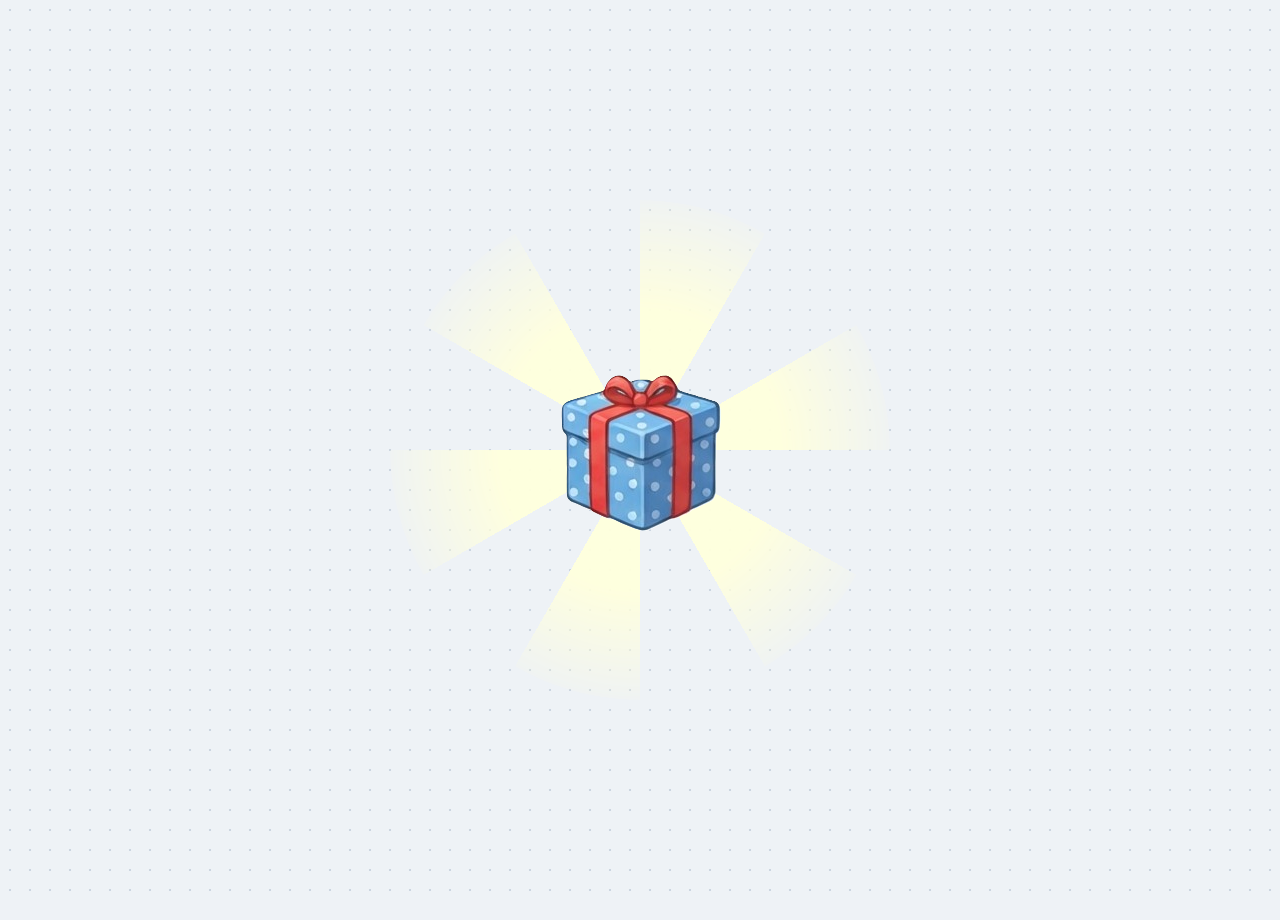
==== prize.html @ 68f8cc17 "Init" ====
<!DOCTYPE html>
<header>
    <link rel="stylesheet" href="styles.css">
    <script src="./static/prize.js" type="module"></script> 
</header>
<body>
    <div class="canvas-container">
        <canvas id="canvas"></canvas>
    </div>
</body>
---- styles.css ----
@import url('https://fonts.googleapis.com/css2?family=Inter:wght@400;500;600;700&family=JetBrains+Mono:wght@400;600&display=swap');

:root {
    --bg-page: #eef2f6;
    --card-bg: #ffffff;
    --text-main: #0f172a;
    --text-muted: #64748b;
    --border-subtle: #cbd5e1;
    --accent: #2563eb;
    --accent-hover: #1d4ed8;
    --space-bg: #070b14;
}

* {
    box-sizing: border-box;
    margin: 0;
    padding: 0;
}

html, body {
    margin: 0;
    padding: 0;
    overflow: hidden;
    width: 100%;
    height: 100%;
}

body {
    background-color: var(--bg-page);
    background-image: radial-gradient(#cbd5e1 1px, transparent 1px);
    background-size: 20px 20px;
    font-family: 'Inter', -apple-system, BlinkMacSystemFont, sans-serif;
    color: var(--text-main);
    display: flex;
    align-items: center;
    justify-content: center;
    min-height: 100vh;
    padding: 20px;
}

/* Main Card Container */
.card {
    background-color: var(--card-bg);
    width: 100%;
    max-width: 440px;
    padding: 36px 32px;
    border-radius: 16px;
    border: 1px solid rgba(203, 213, 225, 0.8);
    box-shadow: 
        0 20px 25px -5px rgba(15, 23, 42, 0.08),
        0 8px 10px -6px rgba(15, 23, 42, 0.04);
    display: flex;
    flex-direction: column;
    gap: 20px;
    user-select: none;
}

.card h1 {
    font-size: 1.5rem;
    font-weight: 700;
    letter-spacing: -0.025em;
    color: var(--text-main);
    text-align: center;
    margin-bottom: 4px;
}

/* Form Row Layouts (targeting your existing <span> wrappers) */
.card > span,
.dob-span {
    display: flex;
    flex-wrap: wrap;
    align-items: center;
    gap: 10px;
    width: 100%;
}

.card label {
    width: 100%;
    font-size: 0.75rem;
    font-weight: 600;
    text-transform: uppercase;
    letter-spacing: 0.05em;
    color: var(--text-muted);
}

/* Dropdowns & Date Trigger Button */
.card select,
.dob-button {
    height: 40px;
    padding: 0 12px;
    font-family: inherit;
    font-size: 0.9rem;
    color: var(--text-main);
    background-color: #f8fafc;
    border: 1px solid var(--border-subtle);
    border-radius: 8px;
    transition: all 0.15s ease;
    cursor: pointer;
}

/* Split First & Last Name cleanly side-by-side */
.card select {
    flex: 1;
    min-width: 140px;
}

.dob-button {
    width: 100%;
    text-align: left;
    font-family: 'JetBrains Mono', monospace;
    font-size: 0.85rem;
    display: flex;
    align-items: center;
    justify-content: space-between;
    user-select: none;
}

/* Subtle calendar/orbit hint icon on the button */
.dob-button::after {
    content: "\1F4C5";
    font-size: 1rem;
    opacity: 0.75;
}

.card select:hover,
.dob-button:hover {
    border-color: #94a3b8;
    background-color: #ffffff;
}

.card select:focus,
.dob-button:focus {
    outline: none;
    border-color: var(--accent);
    background-color: #ffffff;
    box-shadow: 0 0 0 3px rgba(37, 99, 235, 0.15);
}

/* Orbital Date Picker Container */
.dob-container {
    visibility: hidden; /* Preserved for your JS toggle */
    width: 100%;
    display: flex;
    justify-content: center;
    background: radial-gradient(circle at center, #131c31 0%, var(--space-bg) 100%);
    border-radius: 12px;
    padding: 12px;
    border: 1px solid #1e293b;
    box-shadow: inset 0 2px 12px rgba(0, 0, 0, 0.6);
    position: relative;
    overflow: hidden;
}

/* Subtle "Instruction" watermark inside the cosmos */
.dob-container::before {
    content: "ORBIT EARTH TO SET DATE";
    position: absolute;
    bottom: 8px;
    right: 12px;
    font-family: 'JetBrains Mono', monospace;
    font-size: 0.6rem;
    letter-spacing: 0.08em;
    color: rgba(148, 163, 184, 0.45);
    pointer-events: none;
}

.slider-container {
    display: inline-flex;
    line-height: 0;
}

.slider-container svg {
    display: block;
    overflow: visible;
}

/* Orbital Path & Celestial Bodies */
.track-background {
    fill: none;
    stroke: rgba(148, 163, 184, 0.35);
    stroke-width: 1.25px;
    stroke-dasharray: 3 3; /* Turns the track into a proper astronomical trajectory */
}

#img_sun {
    filter: url(#grain-filter) drop-shadow(0 0 14px rgba(251, 146, 60, 0.65));
}

#thumb {
    cursor: grab;
    transition: filter 0.15s ease;
}

#thumb:hover {
    filter: drop-shadow(0 0 6px rgba(96, 165, 250, 0.9));
}

#thumb:active {
    cursor: grabbing;
}

/* Submit Button */
.card > button:last-of-type {
    margin-top: 4px;
    height: 44px;
    width: 100%;
    background-color: var(--accent);
    color: #ffffff;
    font-family: inherit;
    font-size: 0.95rem;
    font-weight: 600;
    text-transform: capitalize;
    border: none;
    border-radius: 8px;
    cursor: pointer;
    transition: background-color 0.15s ease, transform 0.1s ease;
}

.card > button:last-of-type:hover {
    background-color: var(--accent-hover);
}

.card > button:last-of-type:active {
    transform: scale(0.99);
}

.sr-only {
    position: absolute;
    width: 1px;
    height: 1px;
    padding: 0;
    margin: -1px;
    overflow: hidden;
    clip: rect(0, 0, 0, 0);
    white-space: nowrap;
    border: 0;
}

.dob-input {
    width: 100%;
    height: 40px;
    padding: 0 12px;
    font-family: 'JetBrains Mono', monospace;
    font-size: 0.85rem;
    color: var(--text-main);
    background-color: #f8fafc;
    border: 1px solid var(--border-subtle);
    border-radius: 8px;
    cursor: pointer; /* Tells the user to click/interact to trigger the slider */
    caret-color: transparent; /* Hides the typing cursor since they can't type */
    transition: all 0.15s ease;
}

.dob-input:hover {
    border-color: #94a3b8;
    background-color: #ffffff;
}

.dob-input:focus {
    outline: none;
    border-color: var(--accent);
    background-color: #ffffff;
    box-shadow: 0 0 0 3px rgba(37, 99, 235, 0.15);
}

/* Optional: Add a calendar/planet icon inside or right-aligned */
.dob-input::placeholder {
    color: #94a3b8;
}

/* MODAL */

/* Modal Backdrop Overlay */
.modal-overlay {
    position: fixed;
    top: 0;
    left: 0;
    width: 100vw;
    height: 100vh;
    background-color: rgba(15, 23, 42, 0.6);
    backdrop-filter: blur(4px);
    display: flex;
    align-items: center;
    justify-content: center;
    z-index: 1000;
    opacity: 0;
    pointer-events: none;
    transition: opacity 0.2s ease;
}

/* Active state for when you show your modal via JS */
.modal-overlay.active {
    opacity: 1;
    pointer-events: auto;
}

/* Modal Content Box */
.modal-content {
    background-color: #ffffff;
    width: 100%;
    max-width: 380px;
    padding: 32px 28px 28px 28px;
    border-radius: 16px;
    border: 1px solid rgba(203, 213, 225, 0.8);
    box-shadow: 
        0 20px 25px -5px rgba(15, 23, 42, 0.1),
        0 8px 10px -6px rgba(15, 23, 42, 0.04);
    display: flex;
    flex-direction: column;
    gap: 16px;
    position: relative;
    transform: translateY(10px);
    transition: transform 0.2s ease;
}

.modal-overlay.active .modal-content {
    transform: translateY(0);
}

/* Close "X" Button */
.close-button {
    position: absolute;
    top: 14px;
    right: 18px;
    font-size: 1.4rem;
    font-weight: 400;
    color: #94a3b8;
    cursor: pointer;
    line-height: 1;
    transition: color 0.15s ease;
}

.close-button:hover {
    color: var(--text-main);
}

/* Typography */
.modal-content h2 {
    font-size: 1.25rem;
    font-weight: 700;
    letter-spacing: -0.025em;
    color: var(--text-main);
}

.modal-content p {
    font-size: 0.9rem;
    color: #475569;
    line-height: 1.4;
}

/* Highlighting the math joke inside code formatting style */
.modal-content p code, 
.modal-content p strong {
    font-family: 'JetBrains Mono', monospace;
    font-size: 0.85rem;
    background-color: #f1f5f9;
    padding: 2px 6px;
    border-radius: 4px;
    color: #0f172a;
}

/* Input Field styling to match your login card */
.modal-content input {
    height: 40px;
    padding: 0 12px;
    font-family: 'JetBrains Mono', monospace;
    font-size: 0.9rem;
    color: var(--text-main);
    background-color: #f8fafc;
    border: 1px solid var(--border-subtle);
    border-radius: 8px;
    transition: all 0.15s ease;
}

.modal-content input:hover {
    border-color: #94a3b8;
    background-color: #ffffff;
}

.modal-content input:focus {
    outline: none;
    border-color: var(--accent);
    background-color: #ffffff;
    box-shadow: 0 0 0 3px rgba(37, 99, 235, 0.15);
}

/* Action / Submit Button */
.action-button {
    height: 40px;
    width: 100%;
    background-color: var(--accent);
    color: #ffffff;
    font-family: inherit;
    font-size: 0.9rem;
    font-weight: 600;
    border: none;
    border-radius: 8px;
    cursor: pointer;
    transition: background-color 0.15s ease, transform 0.1s ease;
    margin-top: 4px;
}

.action-button:hover {
    background-color: var(--accent-hover);
}

.action-button:active {
    transform: scale(0.99);
}

.modal-content input.error {
    border-color: #ef4444;
    background-color: #fef2f2;
    box-shadow: 0 0 0 3px rgba(239, 68, 68, 0.15);
}

/* PRIZE */

.present-image {
    user-select: none;
    -webkit-user-drag: none;
}

.present-image:active {
    animation: shake 0.2s ease-in-out;
}

@keyframes shake {
  0% { transform: translate(1px, 1px) rotate(0deg); }
  25% { transform: translate(-3px, 0px) rotate(1deg); }
  50% { transform: translate(1px, -1px) rotate(1deg); }
  75% { transform: translate(-3px, 1px) rotate(0deg); }
  100% { transform: translate(1px, -2px) rotate(-1deg); }
}

#canvas {
    position: relative;
    background-image: url("static/present-1.png");
    background-repeat: no-repeat;
    background-position: center;
    overflow: hidden;
    z-index: 2;
}

.canvas-container {
    position: relative;
    width: 100vw;
    height: 100vh;
    overflow: hidden;

    display: grid;
    place-items: center;
}

/* Make sure the canvas and the pseudo-element occupy the exact same grid cell */
#canvas,
.canvas-container::before {
    grid-area: 1 / 1 / -1 / -1;
}

.canvas-container::before {
    content: '';

    width: 500px;
    height: 500px;
    border-radius: 50%;
    
    z-index: 1;
    
    /* Conic gradient for the rays */
    background: conic-gradient(
        from 0deg,
        rgba(255, 255, 220, 0.94) 0deg,
        rgba(255, 255, 220, 0.94) 30deg,
        transparent 30deg,
        transparent 60deg,
        rgba(255, 255, 220, 0.94) 60deg,
        rgba(255, 255, 220, 0.94) 90deg,
        transparent 90deg,
        transparent 120deg,
        rgba(255, 255, 220, 0.94) 120deg,
        rgba(255, 255, 220, 0.94) 150deg,
        transparent 150deg,
        transparent 180deg,
        rgba(255, 255, 220, 0.94) 180deg,
        rgba(255, 255, 220, 0.94) 210deg,
        transparent 210deg,
        transparent 240deg,
        rgba(255, 255, 220, 0.94) 240deg,
        rgba(255, 255, 220, 0.94) 270deg,
        transparent 270deg,
        transparent 300deg,
        rgba(255, 255, 220, 0.94) 300deg,
        rgba(255, 255, 220, 0.94) 330deg,
        transparent 330deg,
        transparent 360deg
    );
    
    mask-image: radial-gradient(circle, black 40%, transparent 75%);
    -webkit-mask-image: radial-gradient(circle, black 40%, transparent 75%);
    
    animation: 
        rotateRays 10s linear infinite,
        scaleRays 1s ease-in-out infinite;
    pointer-events: none;
}

@keyframes rotateRays {
    from {
        rotate: 0deg;
    }
    to {
        rotate: 360deg;
    }
}

@keyframes scaleRays {
    0% {
        scale: 0.7;
    }
    50% {
        scale: 1.2;
    }
    100% {
        scale: 0.7;
    }
}
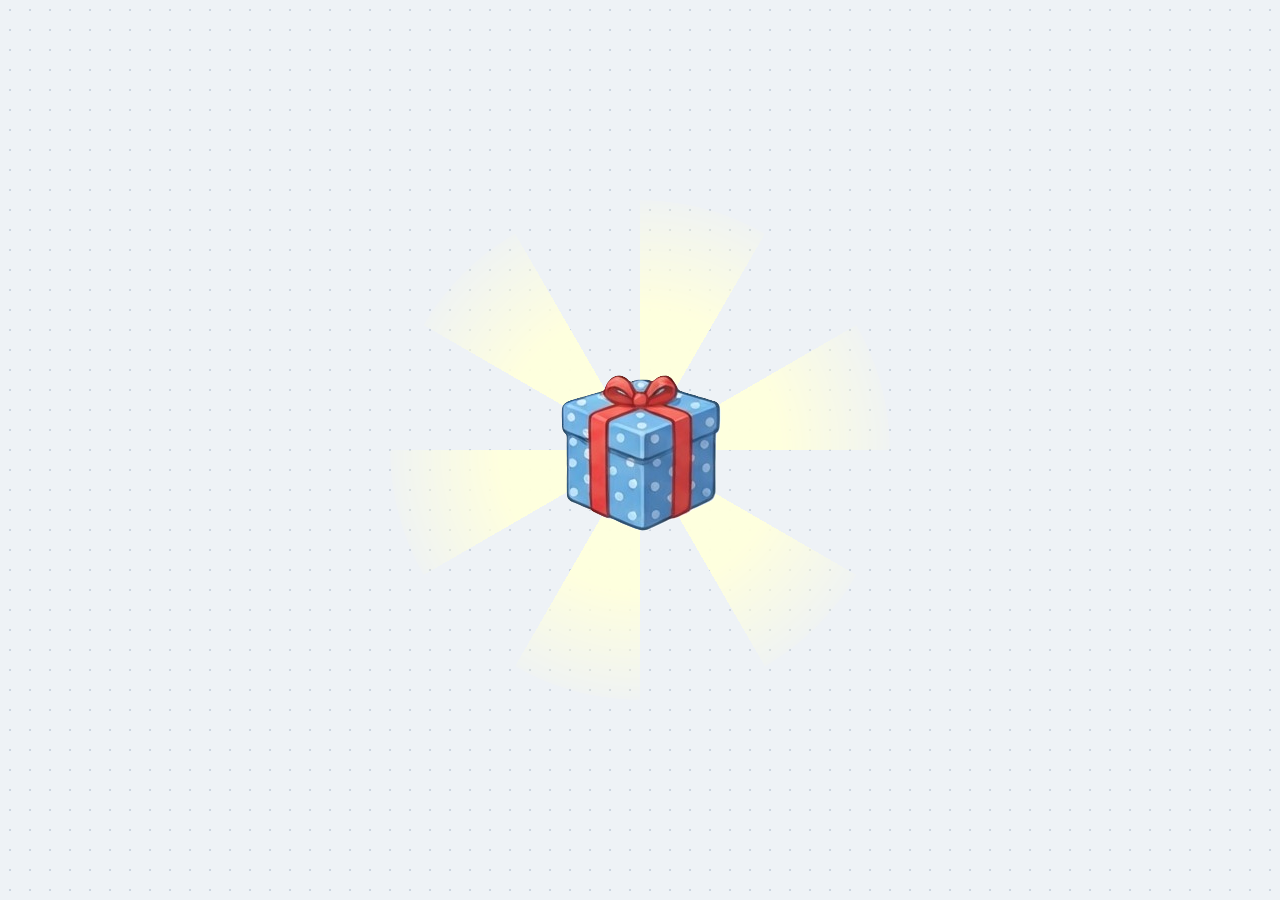
==== commit 78c1aefa: "fix prize centering on mobile" ====
--- a/prize.html
+++ b/prize.html
@@ -1,10 +1,15 @@
 <!DOCTYPE html>
-<header>
+<html lang="en">
+<head>
+    <meta charset="UTF-8">
+    <meta name="viewport" content="width=device-width, initial-scale=1.0">
+    <title>Prize</title>
     <link rel="stylesheet" href="styles.css">
     <script src="./static/prize.js" type="module"></script> 
-</header>
-<body>
+</head>
+<body class="prize-body">
     <div class="canvas-container">
         <canvas id="canvas"></canvas>
     </div>
 </body>
+</html>
--- a/styles.css
+++ b/styles.css
@@ -36,6 +36,11 @@
     justify-content: center;
     min-height: 100vh;
     padding: 20px;
+}
+
+body.prize-body,
+body:has(.canvas-container) {
+    padding: 0;
 }
 
 /* Main Card Container */
@@ -416,15 +421,6 @@
 
 /* PRIZE */
 
-.present-image {
-    user-select: none;
-    -webkit-user-drag: none;
-}
-
-.present-image:active {
-    animation: shake 0.2s ease-in-out;
-}
-
 @keyframes shake {
   0% { transform: translate(1px, 1px) rotate(0deg); }
   25% { transform: translate(-3px, 0px) rotate(1deg); }
@@ -434,7 +430,8 @@
 }
 
 #canvas {
-    position: relative;
+    width: min(400px, 90vw);
+    height: min(400px, 90vw);
     background-image: url("static/present-1.png");
     background-repeat: no-repeat;
     background-position: center;
@@ -442,13 +439,17 @@
     z-index: 2;
 }
 
+#canvas:active {
+    animation: shake 0.2s ease-in-out;
+}
+
 .canvas-container {
     position: relative;
-    width: 100vw;
-    height: 100vh;
+    width: 100%;
+    height: 100%;
     overflow: hidden;
-
     display: grid;
+    place-content: center;
     place-items: center;
 }
 
@@ -461,8 +462,8 @@
 .canvas-container::before {
     content: '';
 
-    width: 500px;
-    height: 500px;
+    width: min(500px, 100vw);
+    height: min(500px, 100vw);
     border-radius: 50%;
     
     z-index: 1;
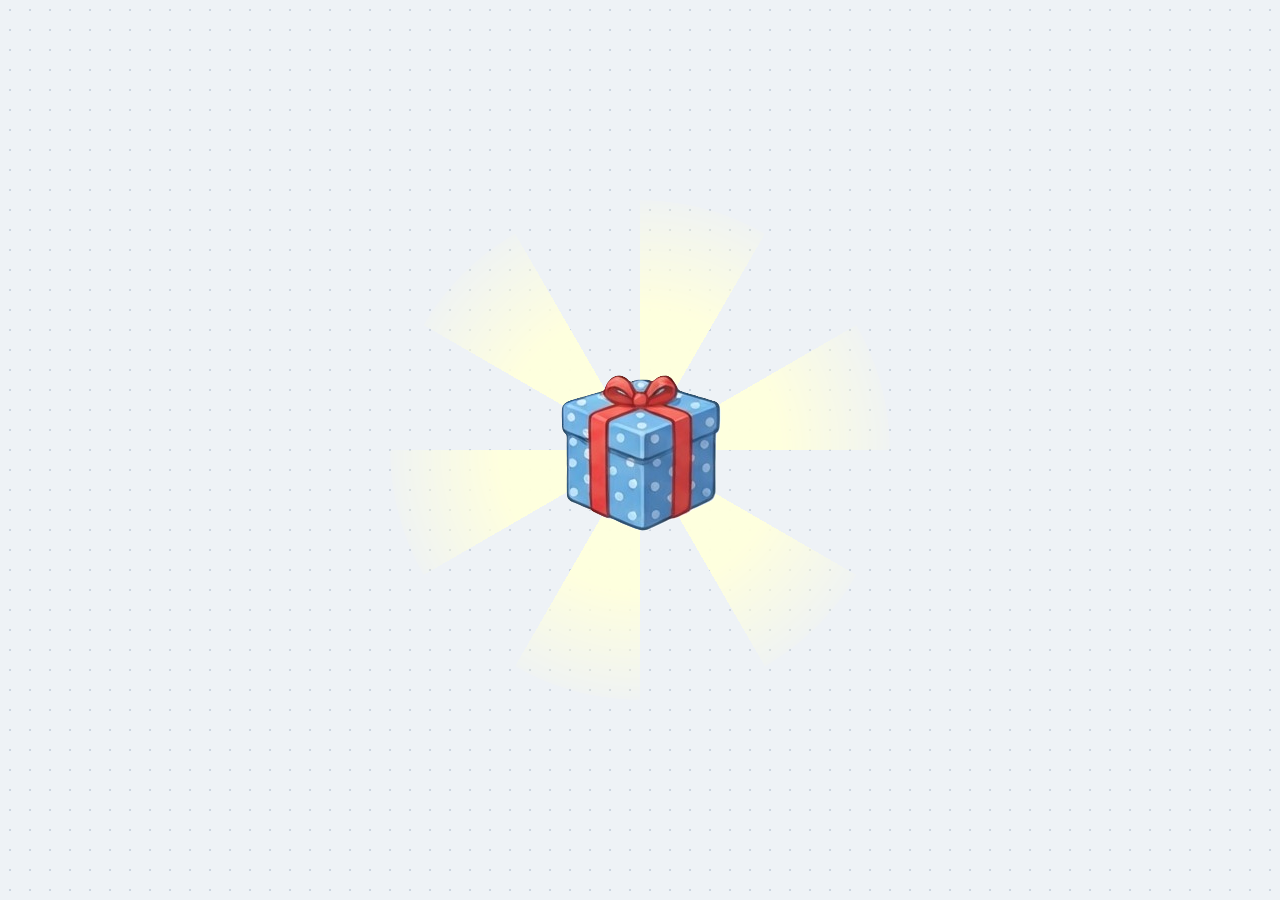
==== commit 6415102d: "fix confetti not appearing on click" ====
--- a/prize.html
+++ b/prize.html
@@ -9,7 +9,8 @@
 </head>
 <body class="prize-body">
     <div class="canvas-container">
-        <canvas id="canvas"></canvas>
+        <div id="present"></div>
     </div>
+    <canvas id="confetti-canvas"></canvas>
 </body>
 </html>
--- a/styles.css
+++ b/styles.css
@@ -429,6 +429,7 @@
   100% { transform: translate(1px, -2px) rotate(-1deg); }
 }
 
+#present,
 #canvas {
     width: min(400px, 90vw);
     height: min(400px, 90vw);
@@ -437,10 +438,21 @@
     background-position: center;
     overflow: hidden;
     z-index: 2;
-}
-
+    cursor: pointer;
+}
+
+#present:active,
 #canvas:active {
     animation: shake 0.2s ease-in-out;
+}
+
+#confetti-canvas {
+    position: fixed;
+    inset: 0;
+    width: 100%;
+    height: 100%;
+    pointer-events: none;
+    z-index: 10;
 }
 
 .canvas-container {
@@ -453,7 +465,8 @@
     place-items: center;
 }
 
-/* Make sure the canvas and the pseudo-element occupy the exact same grid cell */
+/* Make sure the present and the pseudo-element occupy the exact same grid cell */
+#present,
 #canvas,
 .canvas-container::before {
     grid-area: 1 / 1 / -1 / -1;
